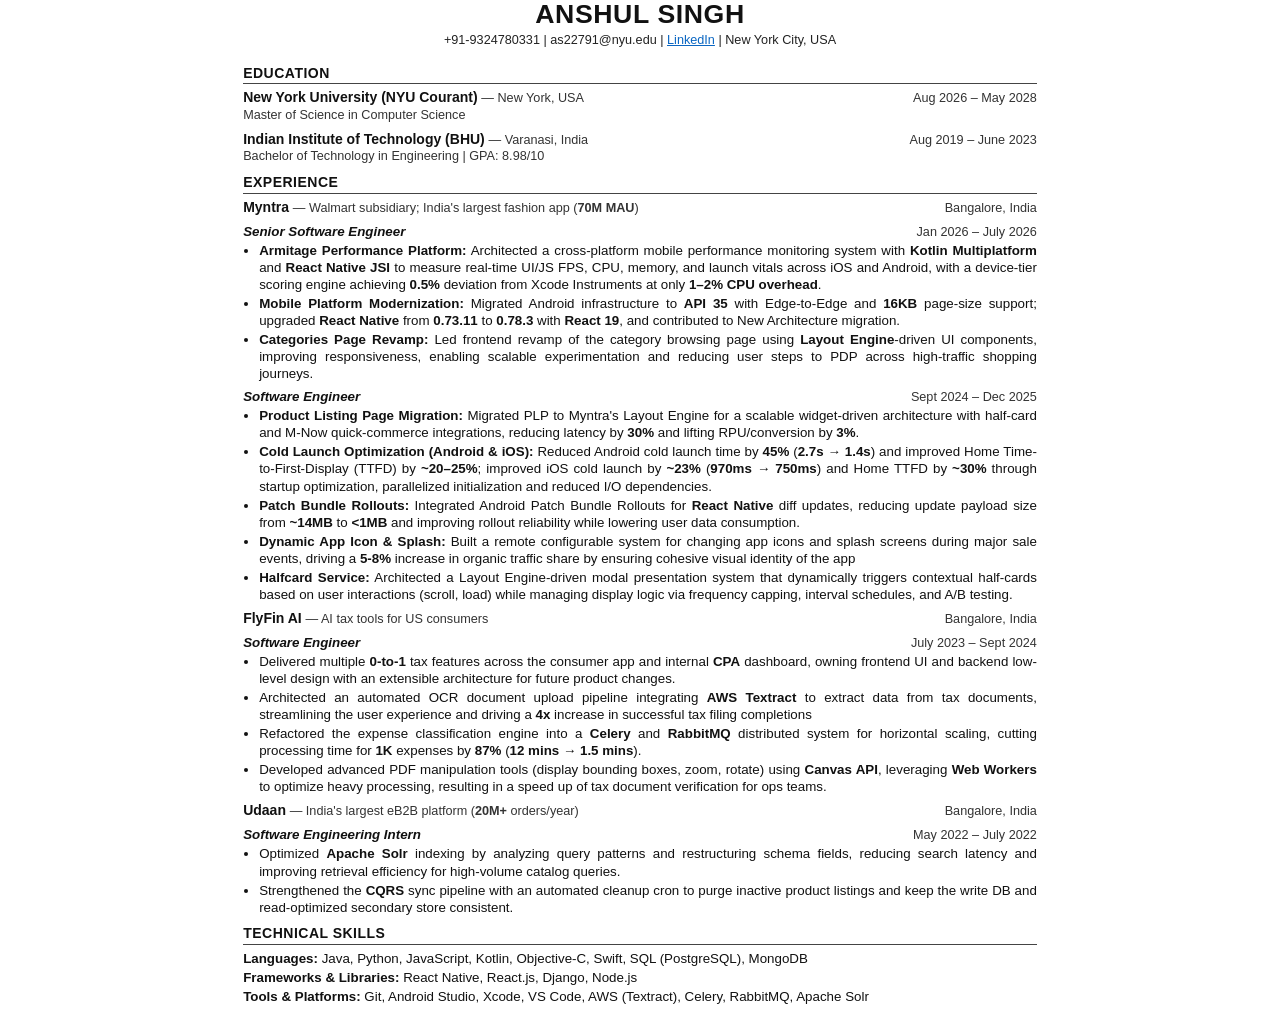
==== resume/resume.html @ 3f357532 "update resume" ====
<!DOCTYPE html>
<html lang="en">
<head>
<meta charset="UTF-8">
<title>Anshul Singh Resume</title>
<style>
  @page {
    size: A4;
    margin: 12mm 14mm;
  }
  * { box-sizing: border-box; }
  body {
    font-family: Calibri, Arial, Helvetica, sans-serif;
    color: #111;
    margin: 0 auto;
    padding: 0;
    max-width: 210mm;
    font-size: 10pt;
    line-height: 1.28;
  }
  .header {
    text-align: center;
    padding-bottom: 6px;
    margin-bottom: 10px;
  }
  .name {
    font-size: 20pt;
    font-weight: 700;
    letter-spacing: 0.6px;
    margin: 0 0 3px;
    text-transform: uppercase;
    line-height: 1.1;
  }
  .contact-info {
    font-size: 9.5pt;
    color: #222;
  }
  .contact-info a {
    color: #0a66c2;
    text-decoration: underline;
  }
  .contact-info a:hover {
    color: #004182;
  }
  .section { margin-bottom: 9px; }
  .section-title {
    font-size: 10.5pt;
    font-weight: 700;
    text-transform: uppercase;
    letter-spacing: 0.5px;
    border-bottom: 1px solid #444;
    padding-bottom: 1px;
    margin: 0 0 5px;
  }
  .entry { margin-bottom: 7px; }
  .entry:last-child { margin-bottom: 0; }
  .row {
    display: flex;
    justify-content: space-between;
    align-items: baseline;
    gap: 12px;
    width: 100%;
  }
  .row-left { flex: 1; min-width: 0; }
  .row-right {
    flex: 0 0 auto;
    white-space: nowrap;
    font-size: 9.5pt;
    color: #333;
    text-align: right;
  }
  .org { font-weight: 700; font-size: 10.5pt; }
  .meta { font-size: 9.5pt; color: #333; }
  .role {
    font-weight: 700;
    font-style: italic;
    font-size: 10pt;
    margin-top: 2px;
  }
  .sub-role { margin-top: 4px; }
  ul {
    margin: 2px 0 0;
    padding-left: 16px;
  }
  li {
    margin-bottom: 2px;
    text-align: justify;
    hyphens: auto;
    -webkit-hyphens: auto;
  }
  li:last-child { margin-bottom: 0; }
  .skills-line {
    margin: 0 0 2px;
    text-align: justify;
  }
  .skills-line strong { font-weight: 700; }
  @media print {
    body { max-width: none; }
  }
</style>
</head>
<body>

  <header class="header">
    <h1 class="name">Anshul Singh</h1>
    <div class="contact-info">
      +91-9324780331 | as22791@nyu.edu | <a href="https://www.linkedin.com/in/anshul-singh-b58790197/">LinkedIn</a> | New York City, USA
    </div>
  </header>

  <section class="section">
    <h2 class="section-title">Education</h2>
    <div class="entry">
      <div class="row">
        <div class="row-left"><span class="org">New York University (NYU Courant)</span> <span class="meta">— New York, USA</span></div>
        <div class="row-right">Aug 2026 – May 2028</div>
      </div>
      <div class="meta">Master of Science in Computer Science</div>
    </div>
    <div class="entry">
      <div class="row">
        <div class="row-left"><span class="org">Indian Institute of Technology (BHU)</span> <span class="meta">— Varanasi, India</span></div>
        <div class="row-right">Aug 2019 – June 2023</div>
      </div>
      <div class="meta">Bachelor of Technology in Engineering | GPA: 8.98/10</div>
    </div>
  </section>

  <section class="section">
    <h2 class="section-title">Experience</h2>

    <div class="entry">
      <div class="row">
        <div class="row-left"><span class="org">Myntra</span> <span class="meta">— Walmart subsidiary; India's largest fashion app (<strong>70M MAU</strong>)</span></div>
        <div class="row-right">Bangalore, India</div>
      </div>

      <div class="sub-role">
        <div class="row">
          <div class="row-left role">Senior Software Engineer</div>
          <div class="row-right">Jan 2026 – July 2026</div>
        </div>
        <ul>
          <li><strong>Armitage Performance Platform:</strong> Architected a cross-platform mobile performance monitoring system with <strong>Kotlin Multiplatform</strong> and <strong>React Native JSI</strong> to measure real-time UI/JS FPS, CPU, memory, and launch vitals across iOS and Android, with a device-tier scoring engine achieving <strong>0.5%</strong> deviation from Xcode Instruments at only <strong>1–2% CPU overhead</strong>.</li>
          <li><strong>Mobile Platform Modernization:</strong> Migrated Android infrastructure to <strong>API 35</strong> with Edge-to-Edge and <strong>16KB</strong> page-size support; upgraded <strong>React Native</strong> from <strong>0.73.11</strong> to <strong>0.78.3</strong> with <strong>React 19</strong>, and contributed to New Architecture migration.</li>
          <li><strong>Categories Page Revamp:</strong> Led frontend revamp of the category browsing page using <strong>Layout Engine</strong>-driven UI components, improving responsiveness, enabling scalable experimentation and reducing user steps to PDP across high-traffic shopping journeys.
          </li>
        </ul>
      </div>

      <div class="sub-role">
        <div class="row">
          <div class="row-left role">Software Engineer</div>
          <div class="row-right">Sept 2024 – Dec 2025</div>
        </div>
        <ul>
          <li><strong>Product Listing Page Migration:</strong> Migrated PLP to Myntra's Layout Engine for a scalable widget-driven architecture with half-card and M-Now quick-commerce integrations, reducing latency by <strong>30%</strong> and lifting RPU/conversion by <strong>3%</strong>.</li>
          <li><strong>Cold Launch Optimization (Android &amp; iOS):</strong> Reduced Android cold launch time by <strong>45%</strong> (<strong>2.7s → 1.4s</strong>) and improved Home Time-to-First-Display (TTFD) by <strong>~20–25%</strong>; improved iOS cold launch by <strong>~23%</strong> (<strong>970ms → 750ms</strong>) and Home TTFD by <strong>~30%</strong> through startup optimization, parallelized initialization and reduced I/O dependencies.</li>
          <li><strong>Patch Bundle Rollouts:</strong> Integrated Android Patch Bundle Rollouts for <strong>React Native</strong> diff updates, reducing update payload size from <strong>~14MB</strong> to <strong>&lt;1MB</strong> and improving rollout reliability while lowering user data consumption.
          </li>
          <li><strong>Dynamic App Icon &amp; Splash:</strong> Built a remote configurable system for changing app icons and splash screens during major sale events, driving a <strong>5-8%</strong> increase in organic traffic share by ensuring cohesive visual identity of the app</li>
          <li><strong>Halfcard Service:</strong> Architected a Layout Engine-driven modal presentation system that dynamically triggers contextual half-cards based on user interactions (scroll, load) while managing display logic via frequency capping, interval schedules, and A/B testing.</li>
        </ul>
      </div>
    </div>

    <div class="entry">
      <div class="row">
        <div class="row-left"><span class="org">FlyFin AI</span> <span class="meta">— AI tax tools for US consumers</span></div>
        <div class="row-right">Bangalore, India</div>
      </div>
      <div class="sub-role">
        <div class="row">
          <div class="row-left role">Software Engineer</div>
          <div class="row-right">July 2023 – Sept 2024</div>
        </div>
        <ul>
          <li>Delivered multiple <strong>0-to-1</strong> tax features across the consumer app and internal <strong>CPA</strong> dashboard, owning frontend UI and backend low-level design with an extensible architecture for future product changes.</li>
          <li>Architected an automated OCR document upload pipeline integrating <strong>AWS Textract</strong> to extract data from tax
            documents, streamlining the user experience and driving a <strong>4x</strong> increase in successful tax filing completions</li>
          <li>Refactored the expense classification engine into a <strong>Celery</strong> and <strong>RabbitMQ</strong> distributed system for horizontal scaling, cutting processing time for <strong>1K</strong> expenses by <strong>87%</strong> (<strong>12 mins → 1.5 mins</strong>).</li>
          <li> Developed advanced PDF manipulation tools (display bounding boxes, zoom, rotate) using <strong>Canvas API</strong>, leveraging
            <strong>Web Workers</strong> to optimize heavy processing, resulting in a speed up of tax document verification for ops teams.</li>
        </ul>
      </div>
    </div>

    <div class="entry">
      <div class="row">
        <div class="row-left"><span class="org">Udaan</span> <span class="meta">— India's largest eB2B platform (<strong>20M+</strong> orders/year)</span></div>
        <div class="row-right">Bangalore, India</div>
      </div>
      <div class="sub-role">
        <div class="row">
          <div class="row-left role">Software Engineering Intern</div>
          <div class="row-right">May 2022 – July 2022</div>
        </div>
        <ul>
          <li>Optimized <strong>Apache Solr</strong> indexing by analyzing query patterns and restructuring schema fields, reducing search latency and improving retrieval efficiency for high-volume catalog queries.</li>
          <li>Strengthened the <strong>CQRS</strong> sync pipeline with an automated cleanup cron to purge inactive product listings and keep the write DB and read-optimized secondary store consistent.</li>
        </ul>
      </div>
    </div>
  </section>

  <section class="section">
    <h2 class="section-title">Technical Skills</h2>
    <p class="skills-line"><strong>Languages:</strong> Java, Python, JavaScript, Kotlin, Objective-C, Swift, SQL (PostgreSQL), MongoDB</p>
    <p class="skills-line"><strong>Frameworks &amp; Libraries:</strong> React Native, React.js, Django, Node.js</p>
    <p class="skills-line"><strong>Tools &amp; Platforms:</strong> Git, Android Studio, Xcode, VS Code, AWS (Textract), Celery, RabbitMQ, Apache Solr</p>
  </section>

</body>
</html>
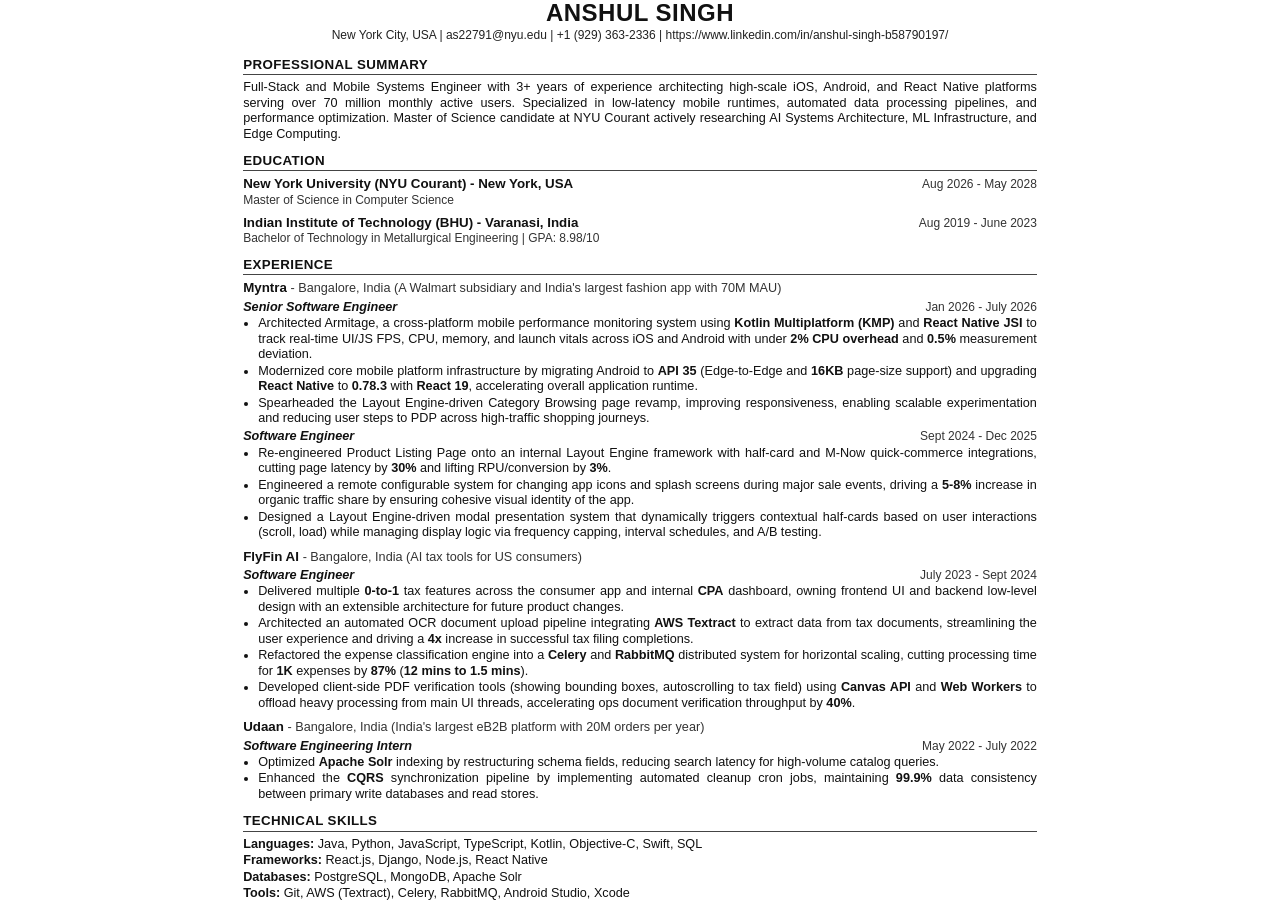
==== commit be06c613: "fix resume ats scores" ====
--- a/resume/resume.html
+++ b/resume/resume.html
@@ -1,128 +1,194 @@
 <!DOCTYPE html>
 <html lang="en">
+
 <head>
-<meta charset="UTF-8">
-<title>Anshul Singh Resume</title>
-<style>
-  @page {
-    size: A4;
-    margin: 12mm 14mm;
-  }
-  * { box-sizing: border-box; }
-  body {
-    font-family: Calibri, Arial, Helvetica, sans-serif;
-    color: #111;
-    margin: 0 auto;
-    padding: 0;
-    max-width: 210mm;
-    font-size: 10pt;
-    line-height: 1.28;
-  }
-  .header {
-    text-align: center;
-    padding-bottom: 6px;
-    margin-bottom: 10px;
-  }
-  .name {
-    font-size: 20pt;
-    font-weight: 700;
-    letter-spacing: 0.6px;
-    margin: 0 0 3px;
-    text-transform: uppercase;
-    line-height: 1.1;
-  }
-  .contact-info {
-    font-size: 9.5pt;
-    color: #222;
-  }
-  .contact-info a {
-    color: #0a66c2;
-    text-decoration: underline;
-  }
-  .contact-info a:hover {
-    color: #004182;
-  }
-  .section { margin-bottom: 9px; }
-  .section-title {
-    font-size: 10.5pt;
-    font-weight: 700;
-    text-transform: uppercase;
-    letter-spacing: 0.5px;
-    border-bottom: 1px solid #444;
-    padding-bottom: 1px;
-    margin: 0 0 5px;
-  }
-  .entry { margin-bottom: 7px; }
-  .entry:last-child { margin-bottom: 0; }
-  .row {
-    display: flex;
-    justify-content: space-between;
-    align-items: baseline;
-    gap: 12px;
-    width: 100%;
-  }
-  .row-left { flex: 1; min-width: 0; }
-  .row-right {
-    flex: 0 0 auto;
-    white-space: nowrap;
-    font-size: 9.5pt;
-    color: #333;
-    text-align: right;
-  }
-  .org { font-weight: 700; font-size: 10.5pt; }
-  .meta { font-size: 9.5pt; color: #333; }
-  .role {
-    font-weight: 700;
-    font-style: italic;
-    font-size: 10pt;
-    margin-top: 2px;
-  }
-  .sub-role { margin-top: 4px; }
-  ul {
-    margin: 2px 0 0;
-    padding-left: 16px;
-  }
-  li {
-    margin-bottom: 2px;
-    text-align: justify;
-    hyphens: auto;
-    -webkit-hyphens: auto;
-  }
-  li:last-child { margin-bottom: 0; }
-  .skills-line {
-    margin: 0 0 2px;
-    text-align: justify;
-  }
-  .skills-line strong { font-weight: 700; }
-  @media print {
-    body { max-width: none; }
-  }
-</style>
+  <meta charset="UTF-8">
+  <title>Anshul Singh Resume</title>
+  <style>
+    @page {
+      size: A4;
+      margin: 10mm 12mm;
+    }
+
+    * {
+      box-sizing: border-box;
+    }
+
+    body {
+      font-family: Calibri, Arial, Helvetica, sans-serif;
+      color: #111;
+      margin: 0 auto;
+      padding: 0;
+      max-width: 210mm;
+      font-size: 9.5pt;
+      line-height: 1.22;
+    }
+
+    .header {
+      text-align: center;
+      padding-bottom: 4px;
+      margin-bottom: 10px;
+    }
+
+    .name {
+      font-size: 18pt;
+      font-weight: 700;
+      letter-spacing: 0.5px;
+      margin: 0 0 2px;
+      text-transform: uppercase;
+      line-height: 1.1;
+    }
+
+    .contact-info {
+      font-size: 9pt;
+      color: #222;
+    }
+
+    .section {
+      margin-bottom: 11px;
+    }
+
+    .section-title {
+      font-size: 10pt;
+      font-weight: 700;
+      text-transform: uppercase;
+      letter-spacing: 0.4px;
+      border-bottom: 1px solid #444;
+      padding-bottom: 1px;
+      margin: 0 0 5px;
+    }
+
+    .summary {
+      margin: 0;
+      text-align: justify;
+    }
+
+    .entry {
+      margin-bottom: 8px;
+    }
+
+    .entry:last-child {
+      margin-bottom: 0;
+    }
+
+    .row {
+      display: flex;
+      justify-content: space-between;
+      align-items: baseline;
+      gap: 12px;
+      width: 100%;
+    }
+
+    .row-left {
+      flex: 1;
+      min-width: 0;
+    }
+
+    .row-right {
+      flex: 0 0 auto;
+      white-space: nowrap;
+      font-size: 9pt;
+      color: #333;
+      text-align: right;
+    }
+
+    .org {
+      font-weight: 700;
+      font-size: 10pt;
+      margin: 0;
+    }
+
+    .meta {
+      font-weight: 400;
+      font-size: 9.5pt;
+      color: #333;
+    }
+
+    .role-line {
+      font-size: 9.5pt;
+      margin: 1px 0 0;
+    }
+
+    .role-line .role {
+      font-weight: 700;
+      font-style: italic;
+    }
+
+    .degree {
+      margin: 0;
+      font-size: 9pt;
+      color: #333;
+    }
+
+    .sub-role {
+      margin-top: 3px;
+    }
+
+    ul {
+      margin: 1px 0 0;
+      padding-left: 15px;
+    }
+
+    li {
+      margin-bottom: 1px;
+      text-align: justify;
+    }
+
+    li:last-child {
+      margin-bottom: 0;
+    }
+
+    .skills-line {
+      margin: 0 0 1px;
+      text-align: justify;
+    }
+
+    .skills-line strong {
+      font-weight: 700;
+    }
+
+    @media print {
+      body {
+        max-width: none;
+      }
+    }
+  </style>
 </head>
+
 <body>
 
   <header class="header">
     <h1 class="name">Anshul Singh</h1>
     <div class="contact-info">
-      +91-9324780331 | as22791@nyu.edu | <a href="https://www.linkedin.com/in/anshul-singh-b58790197/">LinkedIn</a> | New York City, USA
+      New York City, USA | as22791@nyu.edu | +1 (929) 363-2336 | https://www.linkedin.com/in/anshul-singh-b58790197/
     </div>
   </header>
 
   <section class="section">
+    <h2 class="section-title">Professional Summary</h2>
+    <p class="summary">
+      Full-Stack and Mobile Systems Engineer with 3+ years of experience architecting high-scale iOS, Android, and React Native
+      platforms serving over 70 million monthly active users. Specialized in low-latency mobile runtimes, automated data
+      processing pipelines, and performance optimization. Master of Science candidate at NYU Courant actively researching
+      AI Systems Architecture, ML Infrastructure, and Edge Computing.
+    </p>
+  </section>
+
+  <section class="section">
     <h2 class="section-title">Education</h2>
     <div class="entry">
       <div class="row">
-        <div class="row-left"><span class="org">New York University (NYU Courant)</span> <span class="meta">— New York, USA</span></div>
-        <div class="row-right">Aug 2026 – May 2028</div>
-      </div>
-      <div class="meta">Master of Science in Computer Science</div>
+        <div class="row-left"><p class="org">New York University (NYU Courant) - New York, USA</p></div>
+        <div class="row-right">Aug 2026 - May 2028</div>
+      </div>
+      <p class="degree">Master of Science in Computer Science</p>
     </div>
     <div class="entry">
       <div class="row">
-        <div class="row-left"><span class="org">Indian Institute of Technology (BHU)</span> <span class="meta">— Varanasi, India</span></div>
-        <div class="row-right">Aug 2019 – June 2023</div>
-      </div>
-      <div class="meta">Bachelor of Technology in Engineering | GPA: 8.98/10</div>
+        <div class="row-left"><p class="org">Indian Institute of Technology (BHU) - Varanasi, India</p></div>
+        <div class="row-right">Aug 2019 - June 2023</div>
+      </div>
+      <p class="degree">Bachelor of Technology in Metallurgical Engineering | GPA: 8.98/10</p>
     </div>
   </section>
 
@@ -130,74 +196,76 @@
     <h2 class="section-title">Experience</h2>
 
     <div class="entry">
-      <div class="row">
-        <div class="row-left"><span class="org">Myntra</span> <span class="meta">— Walmart subsidiary; India's largest fashion app (<strong>70M MAU</strong>)</span></div>
-        <div class="row-right">Bangalore, India</div>
-      </div>
-
-      <div class="sub-role">
-        <div class="row">
-          <div class="row-left role">Senior Software Engineer</div>
-          <div class="row-right">Jan 2026 – July 2026</div>
-        </div>
-        <ul>
-          <li><strong>Armitage Performance Platform:</strong> Architected a cross-platform mobile performance monitoring system with <strong>Kotlin Multiplatform</strong> and <strong>React Native JSI</strong> to measure real-time UI/JS FPS, CPU, memory, and launch vitals across iOS and Android, with a device-tier scoring engine achieving <strong>0.5%</strong> deviation from Xcode Instruments at only <strong>1–2% CPU overhead</strong>.</li>
-          <li><strong>Mobile Platform Modernization:</strong> Migrated Android infrastructure to <strong>API 35</strong> with Edge-to-Edge and <strong>16KB</strong> page-size support; upgraded <strong>React Native</strong> from <strong>0.73.11</strong> to <strong>0.78.3</strong> with <strong>React 19</strong>, and contributed to New Architecture migration.</li>
-          <li><strong>Categories Page Revamp:</strong> Led frontend revamp of the category browsing page using <strong>Layout Engine</strong>-driven UI components, improving responsiveness, enabling scalable experimentation and reducing user steps to PDP across high-traffic shopping journeys.
-          </li>
-        </ul>
-      </div>
-
-      <div class="sub-role">
-        <div class="row">
-          <div class="row-left role">Software Engineer</div>
-          <div class="row-right">Sept 2024 – Dec 2025</div>
-        </div>
-        <ul>
-          <li><strong>Product Listing Page Migration:</strong> Migrated PLP to Myntra's Layout Engine for a scalable widget-driven architecture with half-card and M-Now quick-commerce integrations, reducing latency by <strong>30%</strong> and lifting RPU/conversion by <strong>3%</strong>.</li>
-          <li><strong>Cold Launch Optimization (Android &amp; iOS):</strong> Reduced Android cold launch time by <strong>45%</strong> (<strong>2.7s → 1.4s</strong>) and improved Home Time-to-First-Display (TTFD) by <strong>~20–25%</strong>; improved iOS cold launch by <strong>~23%</strong> (<strong>970ms → 750ms</strong>) and Home TTFD by <strong>~30%</strong> through startup optimization, parallelized initialization and reduced I/O dependencies.</li>
-          <li><strong>Patch Bundle Rollouts:</strong> Integrated Android Patch Bundle Rollouts for <strong>React Native</strong> diff updates, reducing update payload size from <strong>~14MB</strong> to <strong>&lt;1MB</strong> and improving rollout reliability while lowering user data consumption.
-          </li>
-          <li><strong>Dynamic App Icon &amp; Splash:</strong> Built a remote configurable system for changing app icons and splash screens during major sale events, driving a <strong>5-8%</strong> increase in organic traffic share by ensuring cohesive visual identity of the app</li>
-          <li><strong>Halfcard Service:</strong> Architected a Layout Engine-driven modal presentation system that dynamically triggers contextual half-cards based on user interactions (scroll, load) while managing display logic via frequency capping, interval schedules, and A/B testing.</li>
-        </ul>
-      </div>
-    </div>
-
-    <div class="entry">
-      <div class="row">
-        <div class="row-left"><span class="org">FlyFin AI</span> <span class="meta">— AI tax tools for US consumers</span></div>
-        <div class="row-right">Bangalore, India</div>
-      </div>
-      <div class="sub-role">
-        <div class="row">
-          <div class="row-left role">Software Engineer</div>
-          <div class="row-right">July 2023 – Sept 2024</div>
-        </div>
-        <ul>
-          <li>Delivered multiple <strong>0-to-1</strong> tax features across the consumer app and internal <strong>CPA</strong> dashboard, owning frontend UI and backend low-level design with an extensible architecture for future product changes.</li>
-          <li>Architected an automated OCR document upload pipeline integrating <strong>AWS Textract</strong> to extract data from tax
-            documents, streamlining the user experience and driving a <strong>4x</strong> increase in successful tax filing completions</li>
-          <li>Refactored the expense classification engine into a <strong>Celery</strong> and <strong>RabbitMQ</strong> distributed system for horizontal scaling, cutting processing time for <strong>1K</strong> expenses by <strong>87%</strong> (<strong>12 mins → 1.5 mins</strong>).</li>
-          <li> Developed advanced PDF manipulation tools (display bounding boxes, zoom, rotate) using <strong>Canvas API</strong>, leveraging
-            <strong>Web Workers</strong> to optimize heavy processing, resulting in a speed up of tax document verification for ops teams.</li>
-        </ul>
-      </div>
-    </div>
-
-    <div class="entry">
-      <div class="row">
-        <div class="row-left"><span class="org">Udaan</span> <span class="meta">— India's largest eB2B platform (<strong>20M+</strong> orders/year)</span></div>
-        <div class="row-right">Bangalore, India</div>
-      </div>
-      <div class="sub-role">
-        <div class="row">
-          <div class="row-left role">Software Engineering Intern</div>
-          <div class="row-right">May 2022 – July 2022</div>
-        </div>
-        <ul>
-          <li>Optimized <strong>Apache Solr</strong> indexing by analyzing query patterns and restructuring schema fields, reducing search latency and improving retrieval efficiency for high-volume catalog queries.</li>
-          <li>Strengthened the <strong>CQRS</strong> sync pipeline with an automated cleanup cron to purge inactive product listings and keep the write DB and read-optimized secondary store consistent.</li>
+      <p class="org">Myntra <span class="meta">- Bangalore, India (A Walmart subsidiary and India's largest fashion app with 70M MAU)</span></p>
+
+      <div class="sub-role">
+        <div class="row role-line">
+          <div class="row-left"><span class="role">Senior Software Engineer</span></div>
+          <div class="row-right">Jan 2026 - July 2026</div>
+        </div>
+        <ul>
+          <li>Architected Armitage, a cross-platform mobile performance monitoring system using <strong>Kotlin Multiplatform (KMP)</strong>
+            and <strong>React Native JSI</strong> to track real-time UI/JS FPS, CPU, memory, and launch vitals across iOS and Android
+            with under <strong>2% CPU overhead</strong> and <strong>0.5%</strong> measurement deviation.</li>
+          <li>Modernized core mobile platform infrastructure by migrating Android to <strong>API 35</strong> (Edge-to-Edge and
+            <strong>16KB</strong> page-size support) and upgrading <strong>React Native</strong> to <strong>0.78.3</strong> with
+            <strong>React 19</strong>, accelerating overall application runtime.</li>
+          <li>Spearheaded the Layout Engine-driven Category Browsing page revamp, improving responsiveness, enabling scalable
+            experimentation and reducing user steps to PDP across high-traffic shopping journeys.</li>
+        </ul>
+      </div>
+
+      <div class="sub-role">
+        <div class="row role-line">
+          <div class="row-left"><span class="role">Software Engineer</span></div>
+          <div class="row-right">Sept 2024 - Dec 2025</div>
+        </div>
+        <ul>
+          <li>Re-engineered Product Listing Page onto an internal Layout Engine framework with half-card and M-Now quick-commerce
+            integrations, cutting page latency by <strong>30%</strong> and lifting RPU/conversion by <strong>3%</strong>.</li>
+          <li>Engineered a remote configurable system for changing app icons and splash screens during major sale events,
+            driving a <strong>5-8%</strong> increase in organic traffic share by ensuring cohesive visual identity of the app.</li>
+          <li>Designed a Layout Engine-driven modal presentation system that dynamically triggers contextual half-cards based on
+            user interactions (scroll, load) while managing display logic via frequency capping, interval schedules, and
+            A/B testing.</li>
+        </ul>
+      </div>
+    </div>
+
+    <div class="entry">
+      <p class="org">FlyFin AI <span class="meta">- Bangalore, India (AI tax tools for US consumers)</span></p>
+      <div class="sub-role">
+        <div class="row role-line">
+          <div class="row-left"><span class="role">Software Engineer</span></div>
+          <div class="row-right">July 2023 - Sept 2024</div>
+        </div>
+        <ul>
+          <li>Delivered multiple <strong>0-to-1</strong> tax features across the consumer app and internal <strong>CPA</strong> dashboard,
+            owning frontend UI and backend low-level design with an extensible architecture for future product changes.</li>
+          <li>Architected an automated OCR document upload pipeline integrating <strong>AWS Textract</strong> to extract data from tax documents,
+            streamlining the user experience and driving a <strong>4x</strong> increase in successful tax filing completions.</li>
+          <li>Refactored the expense classification engine into a <strong>Celery</strong> and <strong>RabbitMQ</strong> distributed system
+            for horizontal scaling, cutting processing time for <strong>1K</strong> expenses by <strong>87%</strong>
+            (<strong>12 mins to 1.5 mins</strong>).</li>
+          <li>Developed client-side PDF verification tools (showing bounding boxes, autoscrolling to tax field) using
+            <strong>Canvas API</strong> and <strong>Web Workers</strong> to offload heavy processing from main UI threads,
+            accelerating ops document verification throughput by <strong>40%</strong>.</li>
+        </ul>
+      </div>
+    </div>
+
+    <div class="entry">
+      <p class="org">Udaan <span class="meta">- Bangalore, India (India's largest eB2B platform with 20M orders per year)</span></p>
+      <div class="sub-role">
+        <div class="row role-line">
+          <div class="row-left"><span class="role">Software Engineering Intern</span></div>
+          <div class="row-right">May 2022 - July 2022</div>
+        </div>
+        <ul>
+          <li>Optimized <strong>Apache Solr</strong> indexing by restructuring schema fields, reducing search latency
+            for high-volume catalog queries.</li>
+          <li>Enhanced the <strong>CQRS</strong> synchronization pipeline by implementing automated cleanup cron jobs,
+            maintaining <strong>99.9%</strong> data consistency between primary write databases and read stores.</li>
         </ul>
       </div>
     </div>
@@ -205,10 +273,13 @@
 
   <section class="section">
     <h2 class="section-title">Technical Skills</h2>
-    <p class="skills-line"><strong>Languages:</strong> Java, Python, JavaScript, Kotlin, Objective-C, Swift, SQL (PostgreSQL), MongoDB</p>
-    <p class="skills-line"><strong>Frameworks &amp; Libraries:</strong> React Native, React.js, Django, Node.js</p>
-    <p class="skills-line"><strong>Tools &amp; Platforms:</strong> Git, Android Studio, Xcode, VS Code, AWS (Textract), Celery, RabbitMQ, Apache Solr</p>
+    <p class="skills-line"><strong>Languages:</strong> Java, Python, JavaScript, TypeScript, Kotlin, Objective-C, Swift,
+      SQL</p>
+    <p class="skills-line"><strong>Frameworks:</strong> React.js, Django, Node.js, React Native</p>
+    <p class="skills-line"><strong>Databases:</strong> PostgreSQL, MongoDB, Apache Solr</p>
+    <p class="skills-line"><strong>Tools:</strong> Git, AWS (Textract), Celery, RabbitMQ, Android Studio, Xcode</p>
   </section>
 
 </body>
-</html>
+
+</html>
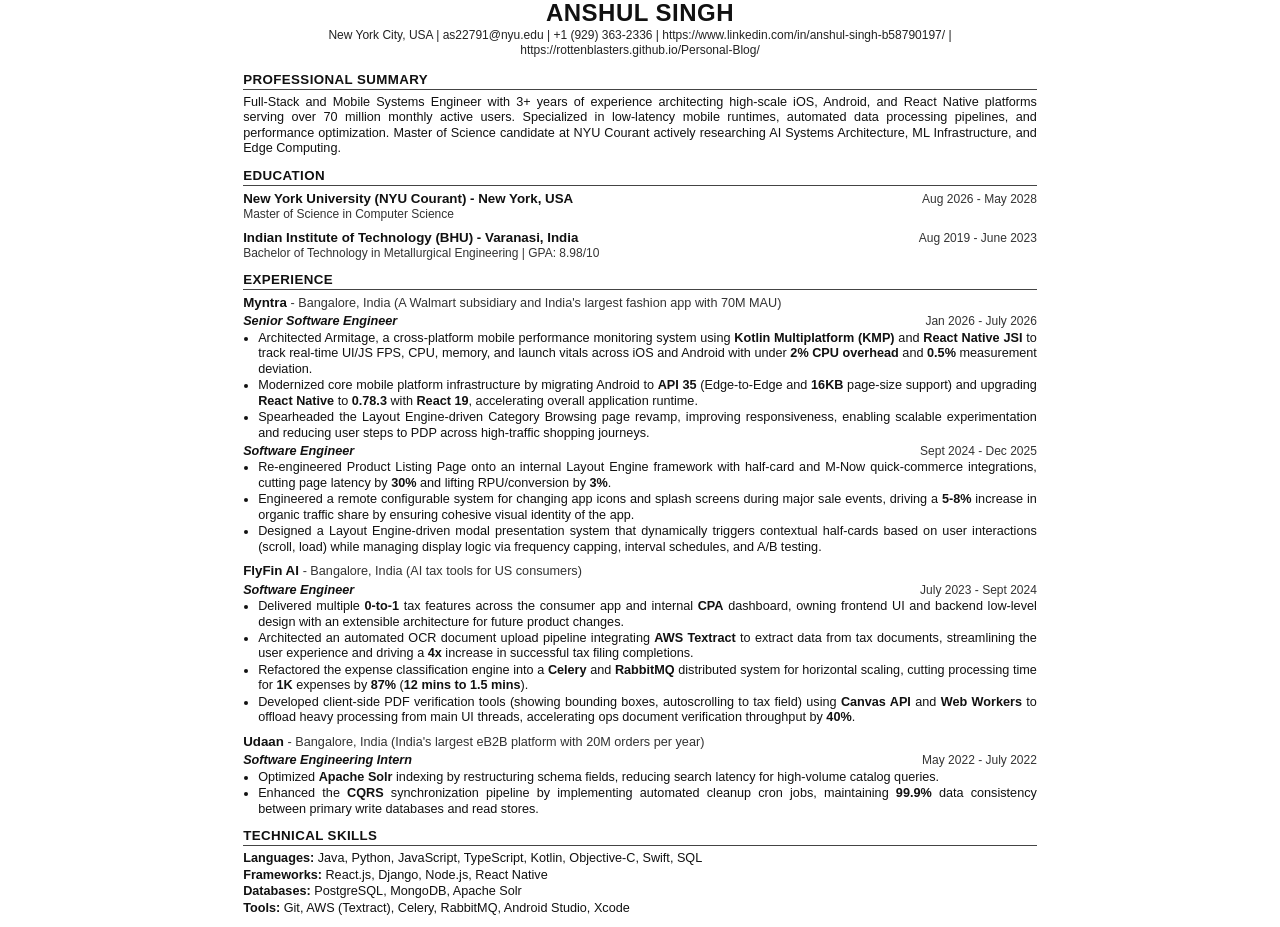
==== commit 221800c5: "add porfolio link to resume" ====
--- a/resume/resume.html
+++ b/resume/resume.html
@@ -160,7 +160,9 @@
   <header class="header">
     <h1 class="name">Anshul Singh</h1>
     <div class="contact-info">
-      New York City, USA | as22791@nyu.edu | +1 (929) 363-2336 | https://www.linkedin.com/in/anshul-singh-b58790197/
+      New York City, USA | as22791@nyu.edu | +1 (929) 363-2336 |
+      https://www.linkedin.com/in/anshul-singh-b58790197/ |
+      https://rottenblasters.github.io/Personal-Blog/
     </div>
   </header>
 
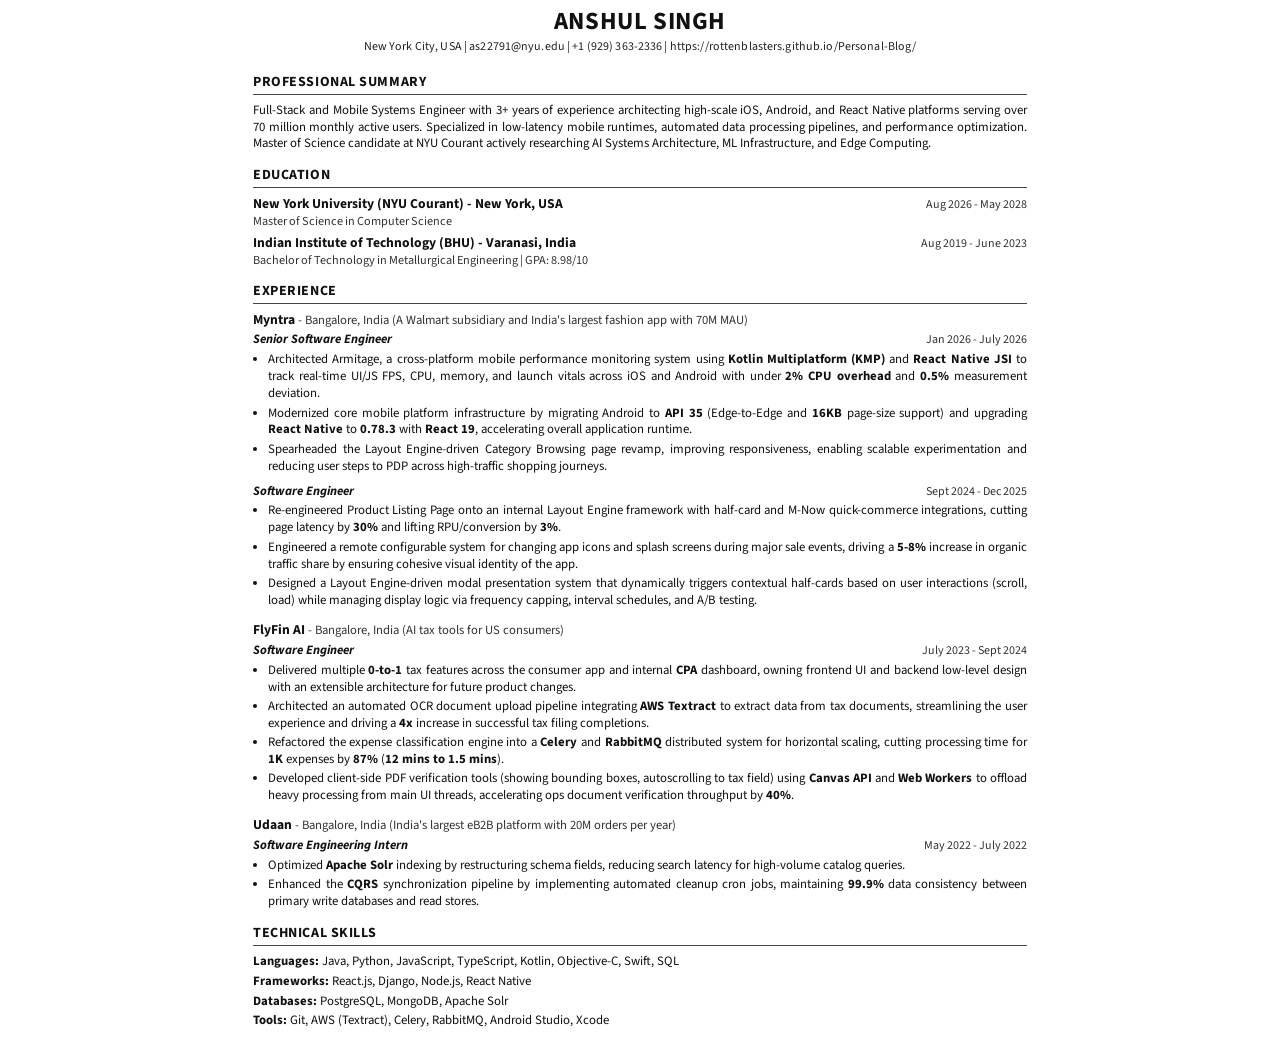
==== commit 7ea6fc44: "update resume" ====
--- a/resume/resume.html
+++ b/resume/resume.html
@@ -4,10 +4,16 @@
 <head>
   <meta charset="UTF-8">
   <title>Anshul Singh Resume</title>
+  <link rel="preconnect" href="https://fonts.googleapis.com" />
+  <link rel="preconnect" href="https://fonts.gstatic.com" crossorigin />
+  <link
+    href="https://fonts.googleapis.com/css2?family=Source+Sans+3:ital,wght@0,400;0,600;0,700;1,700&display=swap"
+    rel="stylesheet"
+  />
   <style>
     @page {
       size: A4;
-      margin: 10mm 12mm;
+      margin: 10mm 5mm;
     }
 
     * {
@@ -15,47 +21,58 @@
     }
 
     body {
-      font-family: Calibri, Arial, Helvetica, sans-serif;
+      font-family: "Source Sans 3", "Segoe UI", Calibri, Arial, sans-serif;
       color: #111;
       margin: 0 auto;
-      padding: 0;
+      padding: 8px 10px;
       max-width: 210mm;
-      font-size: 9.5pt;
-      line-height: 1.22;
+      font-size: 9.6pt;
+      line-height: 1.32;
+      font-weight: 400;
+      -webkit-font-smoothing: antialiased;
+    }
+
+    @media print {
+      body {
+        padding: 0;
+        max-width: none;
+      }
     }
 
     .header {
       text-align: center;
-      padding-bottom: 4px;
-      margin-bottom: 10px;
+      padding-bottom: 6px;
+      margin-bottom: 12px;
     }
 
     .name {
-      font-size: 18pt;
-      font-weight: 700;
-      letter-spacing: 0.5px;
-      margin: 0 0 2px;
+      font-family: "Source Sans 3", "Segoe UI", Calibri, Arial, sans-serif;
+      font-size: 18.5pt;
+      font-weight: 700;
+      letter-spacing: 0.6px;
+      margin: 0 0 3px;
       text-transform: uppercase;
-      line-height: 1.1;
+      line-height: 1.15;
     }
 
     .contact-info {
       font-size: 9pt;
       color: #222;
+      letter-spacing: 0.01em;
     }
 
     .section {
-      margin-bottom: 11px;
+      margin-bottom: 14px;
     }
 
     .section-title {
-      font-size: 10pt;
+      font-size: 10.5pt;
       font-weight: 700;
       text-transform: uppercase;
-      letter-spacing: 0.4px;
+      letter-spacing: 0.55px;
       border-bottom: 1px solid #444;
-      padding-bottom: 1px;
-      margin: 0 0 5px;
+      padding-bottom: 2px;
+      margin: 0 0 7px;
     }
 
     .summary {
@@ -64,10 +81,18 @@
     }
 
     .entry {
-      margin-bottom: 8px;
+      margin-bottom: 12px;
     }
 
     .entry:last-child {
+      margin-bottom: 0;
+    }
+
+    .education .entry {
+      margin-bottom: 5px;
+    }
+
+    .education .entry:last-child {
       margin-bottom: 0;
     }
 
@@ -94,7 +119,7 @@
 
     .org {
       font-weight: 700;
-      font-size: 10pt;
+      font-size: 10.2pt;
       margin: 0;
     }
 
@@ -105,8 +130,8 @@
     }
 
     .role-line {
-      font-size: 9.5pt;
-      margin: 1px 0 0;
+      font-size: 9.6pt;
+      margin: 3px 0 0;
     }
 
     .role-line .role {
@@ -116,21 +141,25 @@
 
     .degree {
       margin: 0;
-      font-size: 9pt;
+      font-size: 9.2pt;
       color: #333;
     }
 
     .sub-role {
+      margin-top: 8px;
+    }
+
+    .sub-role:first-of-type {
       margin-top: 3px;
     }
 
     ul {
-      margin: 1px 0 0;
+      margin: 3px 0 0;
       padding-left: 15px;
     }
 
     li {
-      margin-bottom: 1px;
+      margin-bottom: 2.5px;
       text-align: justify;
     }
 
@@ -139,7 +168,7 @@
     }
 
     .skills-line {
-      margin: 0 0 1px;
+      margin: 0 0 3px;
       text-align: justify;
     }
 
@@ -161,7 +190,6 @@
     <h1 class="name">Anshul Singh</h1>
     <div class="contact-info">
       New York City, USA | as22791@nyu.edu | +1 (929) 363-2336 |
-      https://www.linkedin.com/in/anshul-singh-b58790197/ |
       https://rottenblasters.github.io/Personal-Blog/
     </div>
   </header>
@@ -176,7 +204,7 @@
     </p>
   </section>
 
-  <section class="section">
+  <section class="section education">
     <h2 class="section-title">Education</h2>
     <div class="entry">
       <div class="row">
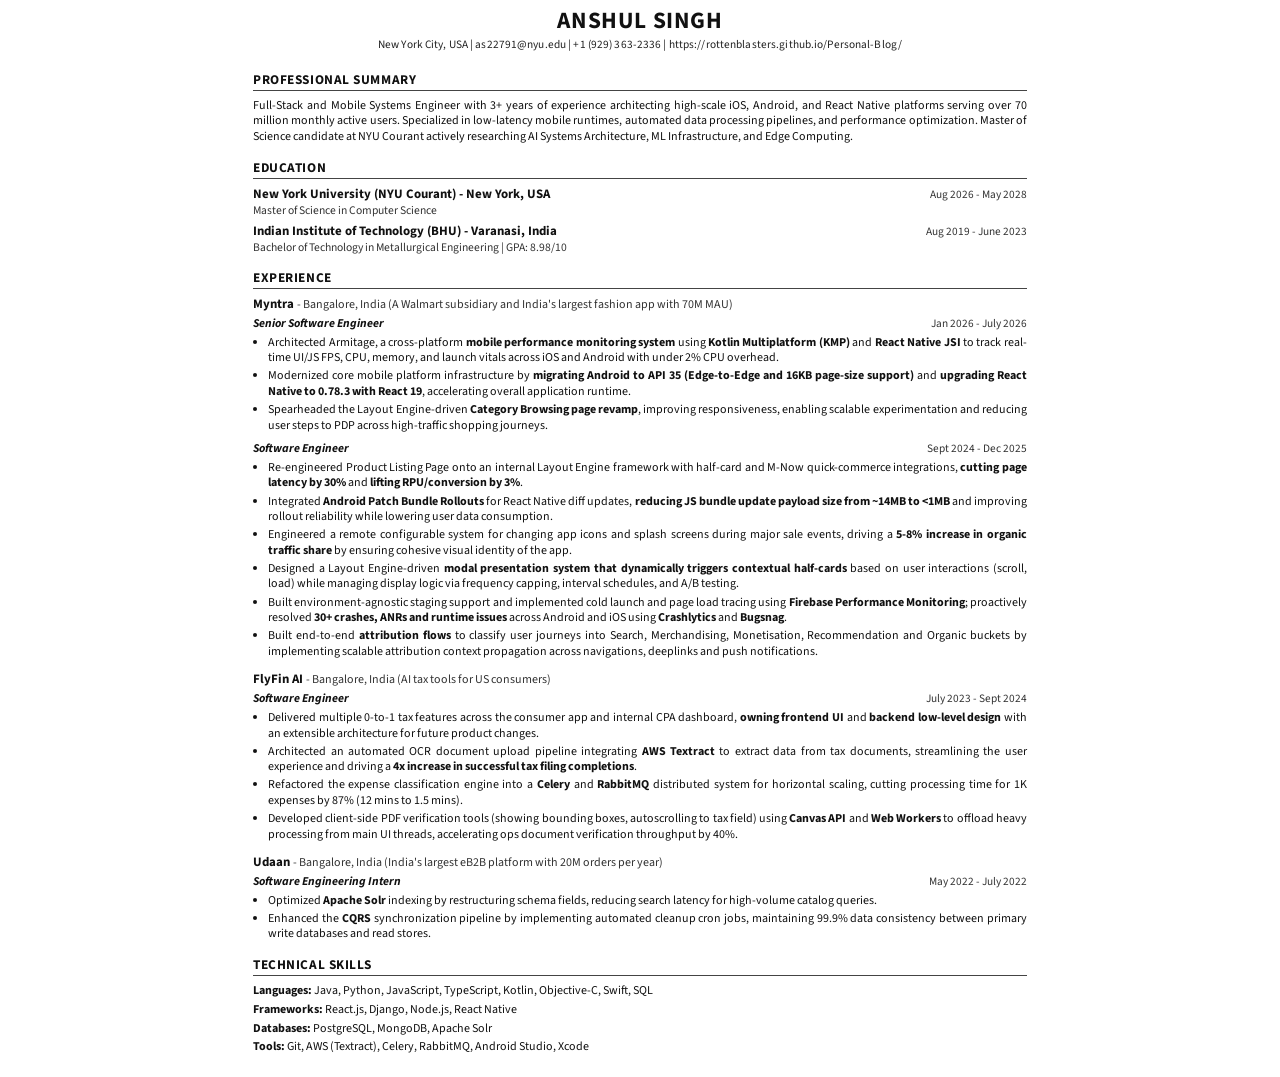
==== commit bf040ece: "update resume" ====
--- a/resume/resume.html
+++ b/resume/resume.html
@@ -26,8 +26,8 @@
       margin: 0 auto;
       padding: 8px 10px;
       max-width: 210mm;
-      font-size: 9.6pt;
-      line-height: 1.32;
+      font-size: 9pt;
+      line-height: 1.3;
       font-weight: 400;
       -webkit-font-smoothing: antialiased;
     }
@@ -47,7 +47,7 @@
 
     .name {
       font-family: "Source Sans 3", "Segoe UI", Calibri, Arial, sans-serif;
-      font-size: 18.5pt;
+      font-size: 17.5pt;
       font-weight: 700;
       letter-spacing: 0.6px;
       margin: 0 0 3px;
@@ -56,7 +56,7 @@
     }
 
     .contact-info {
-      font-size: 9pt;
+      font-size: 8.5pt;
       color: #222;
       letter-spacing: 0.01em;
     }
@@ -66,7 +66,7 @@
     }
 
     .section-title {
-      font-size: 10.5pt;
+      font-size: 10pt;
       font-weight: 700;
       text-transform: uppercase;
       letter-spacing: 0.55px;
@@ -112,25 +112,25 @@
     .row-right {
       flex: 0 0 auto;
       white-space: nowrap;
+      font-size: 8.5pt;
+      color: #333;
+      text-align: right;
+    }
+
+    .org {
+      font-weight: 700;
+      font-size: 9.7pt;
+      margin: 0;
+    }
+
+    .meta {
+      font-weight: 400;
       font-size: 9pt;
       color: #333;
-      text-align: right;
-    }
-
-    .org {
-      font-weight: 700;
-      font-size: 10.2pt;
-      margin: 0;
-    }
-
-    .meta {
-      font-weight: 400;
-      font-size: 9.5pt;
-      color: #333;
     }
 
     .role-line {
-      font-size: 9.6pt;
+      font-size: 9pt;
       margin: 3px 0 0;
     }
 
@@ -141,7 +141,7 @@
 
     .degree {
       margin: 0;
-      font-size: 9.2pt;
+      font-size: 8.7pt;
       color: #333;
     }
 
@@ -234,13 +234,13 @@
           <div class="row-right">Jan 2026 - July 2026</div>
         </div>
         <ul>
-          <li>Architected Armitage, a cross-platform mobile performance monitoring system using <strong>Kotlin Multiplatform (KMP)</strong>
+          <li>Architected Armitage, a cross-platform <strong>mobile performance monitoring system</strong> using <strong>Kotlin Multiplatform (KMP)</strong>
             and <strong>React Native JSI</strong> to track real-time UI/JS FPS, CPU, memory, and launch vitals across iOS and Android
-            with under <strong>2% CPU overhead</strong> and <strong>0.5%</strong> measurement deviation.</li>
-          <li>Modernized core mobile platform infrastructure by migrating Android to <strong>API 35</strong> (Edge-to-Edge and
-            <strong>16KB</strong> page-size support) and upgrading <strong>React Native</strong> to <strong>0.78.3</strong> with
-            <strong>React 19</strong>, accelerating overall application runtime.</li>
-          <li>Spearheaded the Layout Engine-driven Category Browsing page revamp, improving responsiveness, enabling scalable
+            with under 2% CPU overhead.</li>
+          <li>Modernized core mobile platform infrastructure by <strong>migrating Android to API 35 (Edge-to-Edge and
+            16KB page-size support)</strong> and <strong>upgrading React Native to 0.78.3 with
+            React 19</strong>, accelerating overall application runtime.</li>
+          <li>Spearheaded the Layout Engine-driven <strong>Category Browsing page revamp</strong>, improving responsiveness, enabling scalable
             experimentation and reducing user steps to PDP across high-traffic shopping journeys.</li>
         </ul>
       </div>
@@ -252,12 +252,21 @@
         </div>
         <ul>
           <li>Re-engineered Product Listing Page onto an internal Layout Engine framework with half-card and M-Now quick-commerce
-            integrations, cutting page latency by <strong>30%</strong> and lifting RPU/conversion by <strong>3%</strong>.</li>
+            integrations, <strong>cutting page latency by 30%</strong> and <strong>lifting RPU/conversion by 3%</strong>.</li>
+          <li>Integrated <strong>Android Patch Bundle Rollouts</strong> for React Native diff updates,
+            <strong>reducing JS bundle update payload size from ~14MB to &lt;1MB</strong> and improving rollout reliability while
+            lowering user data consumption.</li>
           <li>Engineered a remote configurable system for changing app icons and splash screens during major sale events,
-            driving a <strong>5-8%</strong> increase in organic traffic share by ensuring cohesive visual identity of the app.</li>
-          <li>Designed a Layout Engine-driven modal presentation system that dynamically triggers contextual half-cards based on
+            driving a <strong>5-8% increase in organic traffic share</strong> by ensuring cohesive visual identity of the app.</li>
+          <li>Designed a Layout Engine-driven <strong>modal presentation system that dynamically triggers contextual half-cards</strong> based on
             user interactions (scroll, load) while managing display logic via frequency capping, interval schedules, and
             A/B testing.</li>
+          <li>Built environment-agnostic staging support and implemented cold launch and page load tracing using
+            <strong>Firebase Performance Monitoring</strong>; proactively resolved <strong>30+ crashes, ANRs and runtime issues</strong>
+            across Android and iOS using <strong>Crashlytics</strong> and <strong>Bugsnag</strong>.</li>
+          <li>Built end-to-end <strong>attribution flows</strong> to classify user journeys into Search, Merchandising, Monetisation,
+            Recommendation and Organic buckets by implementing scalable attribution context propagation across navigations,
+            deeplinks and push notifications.</li>
         </ul>
       </div>
     </div>
@@ -270,16 +279,16 @@
           <div class="row-right">July 2023 - Sept 2024</div>
         </div>
         <ul>
-          <li>Delivered multiple <strong>0-to-1</strong> tax features across the consumer app and internal <strong>CPA</strong> dashboard,
-            owning frontend UI and backend low-level design with an extensible architecture for future product changes.</li>
+          <li>Delivered multiple 0-to-1 tax features across the consumer app and internal CPA dashboard,
+            <strong>owning frontend UI</strong> and <strong>backend low-level design</strong> with an extensible architecture for future product changes.</li>
           <li>Architected an automated OCR document upload pipeline integrating <strong>AWS Textract</strong> to extract data from tax documents,
-            streamlining the user experience and driving a <strong>4x</strong> increase in successful tax filing completions.</li>
+            streamlining the user experience and driving a <strong>4x increase in successful tax filing completions</strong>.</li>
           <li>Refactored the expense classification engine into a <strong>Celery</strong> and <strong>RabbitMQ</strong> distributed system
-            for horizontal scaling, cutting processing time for <strong>1K</strong> expenses by <strong>87%</strong>
-            (<strong>12 mins to 1.5 mins</strong>).</li>
+            for horizontal scaling, cutting processing time for 1K expenses by 87%
+            (12 mins to 1.5 mins).</li>
           <li>Developed client-side PDF verification tools (showing bounding boxes, autoscrolling to tax field) using
             <strong>Canvas API</strong> and <strong>Web Workers</strong> to offload heavy processing from main UI threads,
-            accelerating ops document verification throughput by <strong>40%</strong>.</li>
+            accelerating ops document verification throughput by 40%.</li>
         </ul>
       </div>
     </div>
@@ -295,7 +304,7 @@
           <li>Optimized <strong>Apache Solr</strong> indexing by restructuring schema fields, reducing search latency
             for high-volume catalog queries.</li>
           <li>Enhanced the <strong>CQRS</strong> synchronization pipeline by implementing automated cleanup cron jobs,
-            maintaining <strong>99.9%</strong> data consistency between primary write databases and read stores.</li>
+            maintaining 99.9% data consistency between primary write databases and read stores.</li>
         </ul>
       </div>
     </div>
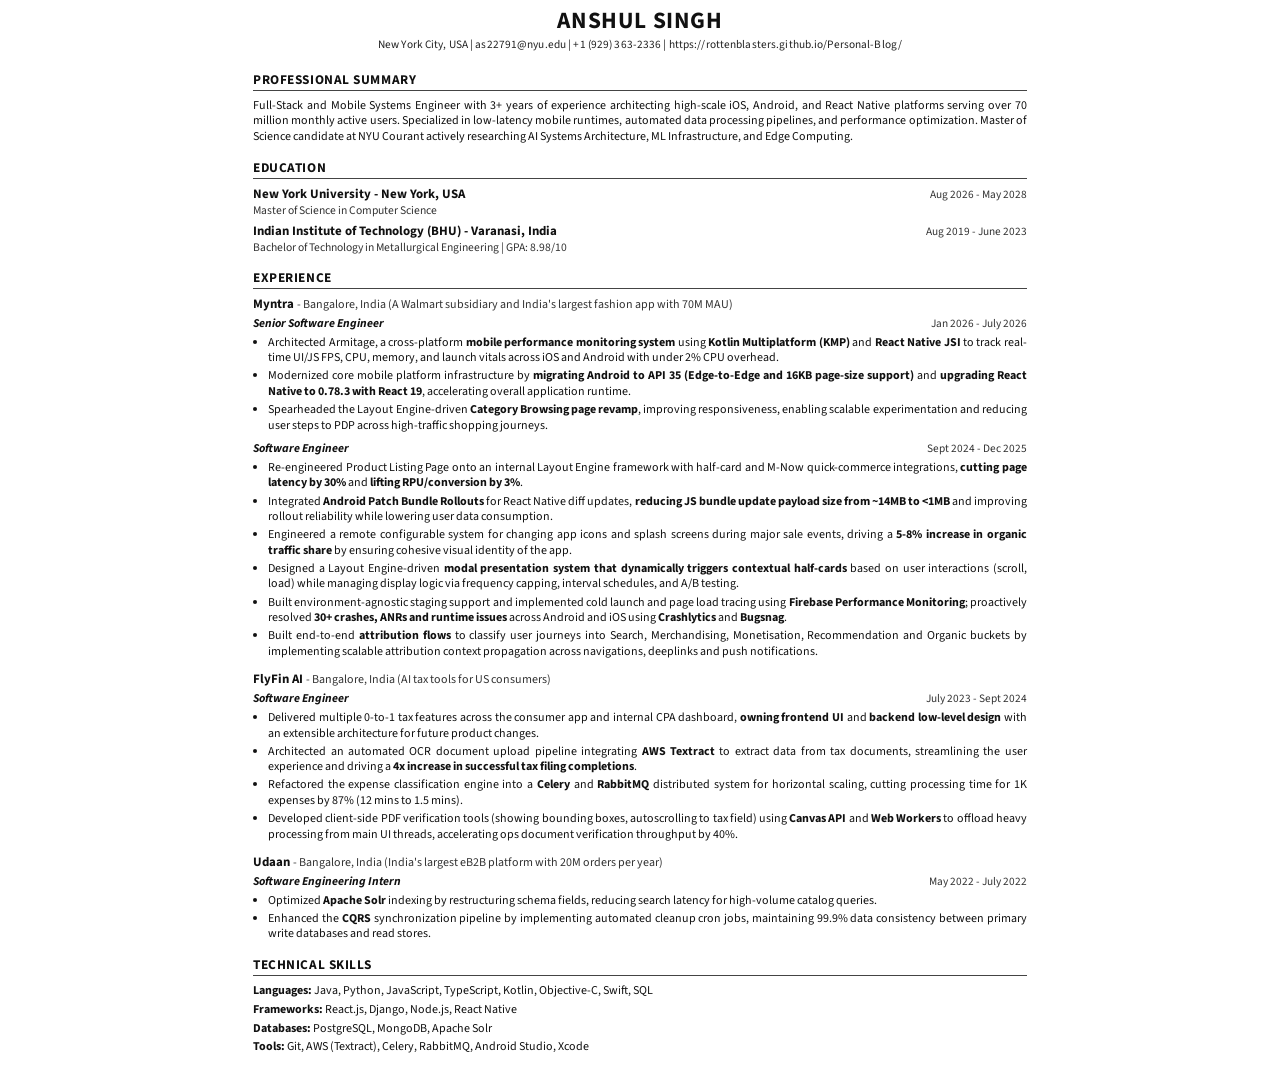
==== commit 8969921e: "update resume: :" ====
--- a/resume/resume.html
+++ b/resume/resume.html
@@ -208,7 +208,7 @@
     <h2 class="section-title">Education</h2>
     <div class="entry">
       <div class="row">
-        <div class="row-left"><p class="org">New York University (NYU Courant) - New York, USA</p></div>
+        <div class="row-left"><p class="org">New York University - New York, USA</p></div>
         <div class="row-right">Aug 2026 - May 2028</div>
       </div>
       <p class="degree">Master of Science in Computer Science</p>
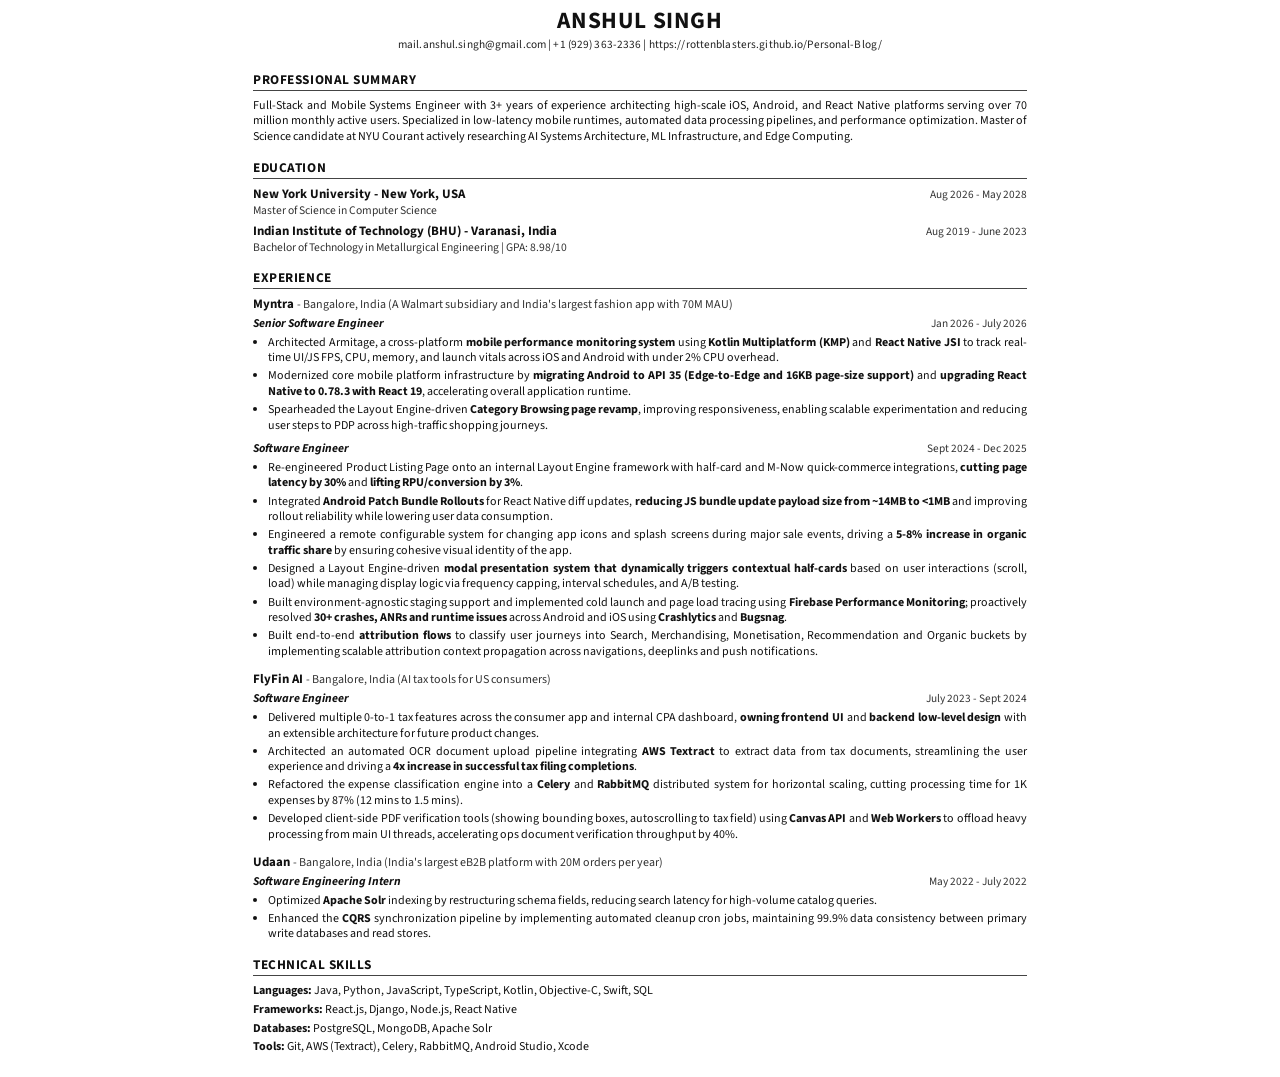
==== commit 9692fd52: "update resume" ====
--- a/resume/resume.html
+++ b/resume/resume.html
@@ -189,7 +189,7 @@
   <header class="header">
     <h1 class="name">Anshul Singh</h1>
     <div class="contact-info">
-      New York City, USA | as22791@nyu.edu | +1 (929) 363-2336 |
+      mail.anshul.singh@gmail.com | +1 (929) 363-2336 |
       https://rottenblasters.github.io/Personal-Blog/
     </div>
   </header>
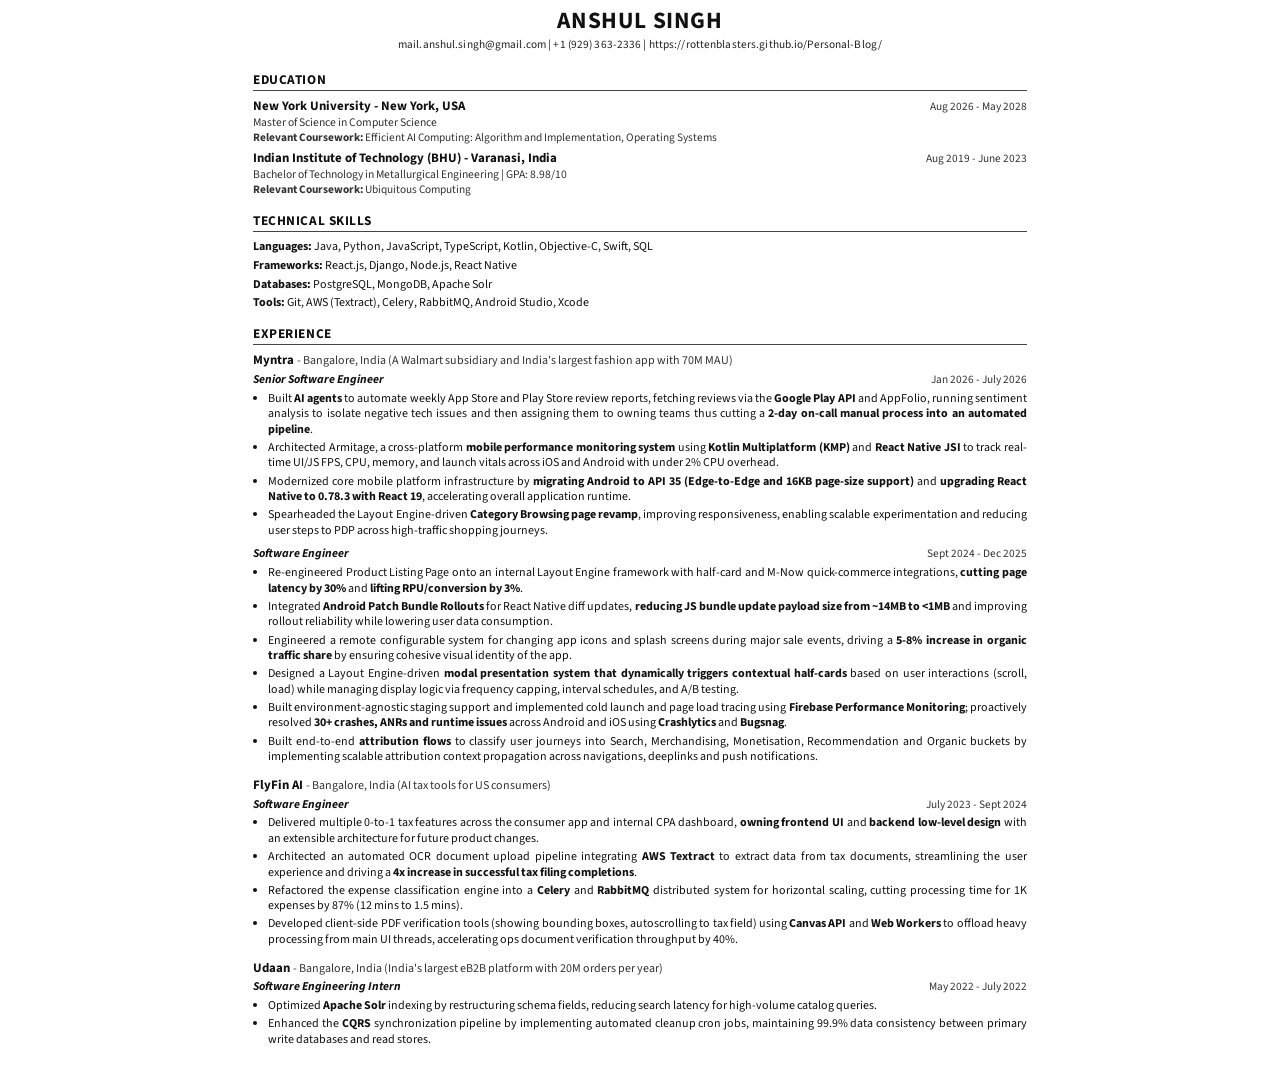
==== commit fba481df: "resume variant" ====
--- a/resume/resume.html
+++ b/resume/resume.html
@@ -145,6 +145,12 @@
       color: #333;
     }
 
+    .courses {
+      margin: 1px 0 0;
+      font-size: 8.5pt;
+      color: #333;
+    }
+
     .sub-role {
       margin-top: 8px;
     }
@@ -194,16 +200,6 @@
     </div>
   </header>
 
-  <section class="section">
-    <h2 class="section-title">Professional Summary</h2>
-    <p class="summary">
-      Full-Stack and Mobile Systems Engineer with 3+ years of experience architecting high-scale iOS, Android, and React Native
-      platforms serving over 70 million monthly active users. Specialized in low-latency mobile runtimes, automated data
-      processing pipelines, and performance optimization. Master of Science candidate at NYU Courant actively researching
-      AI Systems Architecture, ML Infrastructure, and Edge Computing.
-    </p>
-  </section>
-
   <section class="section education">
     <h2 class="section-title">Education</h2>
     <div class="entry">
@@ -212,6 +208,7 @@
         <div class="row-right">Aug 2026 - May 2028</div>
       </div>
       <p class="degree">Master of Science in Computer Science</p>
+      <p class="courses"><strong>Relevant Coursework:</strong> Efficient AI Computing: Algorithm and Implementation, Operating Systems</p>
     </div>
     <div class="entry">
       <div class="row">
@@ -219,7 +216,17 @@
         <div class="row-right">Aug 2019 - June 2023</div>
       </div>
       <p class="degree">Bachelor of Technology in Metallurgical Engineering | GPA: 8.98/10</p>
-    </div>
+      <p class="courses"><strong>Relevant Coursework:</strong> Ubiquitous Computing</p>
+    </div>
+  </section>
+
+  <section class="section">
+    <h2 class="section-title">Technical Skills</h2>
+    <p class="skills-line"><strong>Languages:</strong> Java, Python, JavaScript, TypeScript, Kotlin, Objective-C, Swift,
+      SQL</p>
+    <p class="skills-line"><strong>Frameworks:</strong> React.js, Django, Node.js, React Native</p>
+    <p class="skills-line"><strong>Databases:</strong> PostgreSQL, MongoDB, Apache Solr</p>
+    <p class="skills-line"><strong>Tools:</strong> Git, AWS (Textract), Celery, RabbitMQ, Android Studio, Xcode</p>
   </section>
 
   <section class="section">
@@ -234,6 +241,9 @@
           <div class="row-right">Jan 2026 - July 2026</div>
         </div>
         <ul>
+          <li>Built <strong>AI agents</strong> to automate weekly App Store and Play Store review reports, fetching reviews via the
+            <strong>Google Play API</strong> and AppFolio, running sentiment analysis to isolate negative tech issues and then assigning
+            them to owning teams thus cutting a <strong>2-day on-call manual process into an automated pipeline</strong>.</li>
           <li>Architected Armitage, a cross-platform <strong>mobile performance monitoring system</strong> using <strong>Kotlin Multiplatform (KMP)</strong>
             and <strong>React Native JSI</strong> to track real-time UI/JS FPS, CPU, memory, and launch vitals across iOS and Android
             with under 2% CPU overhead.</li>
@@ -310,15 +320,6 @@
     </div>
   </section>
 
-  <section class="section">
-    <h2 class="section-title">Technical Skills</h2>
-    <p class="skills-line"><strong>Languages:</strong> Java, Python, JavaScript, TypeScript, Kotlin, Objective-C, Swift,
-      SQL</p>
-    <p class="skills-line"><strong>Frameworks:</strong> React.js, Django, Node.js, React Native</p>
-    <p class="skills-line"><strong>Databases:</strong> PostgreSQL, MongoDB, Apache Solr</p>
-    <p class="skills-line"><strong>Tools:</strong> Git, AWS (Textract), Celery, RabbitMQ, Android Studio, Xcode</p>
-  </section>
-
 </body>
 
 </html>
